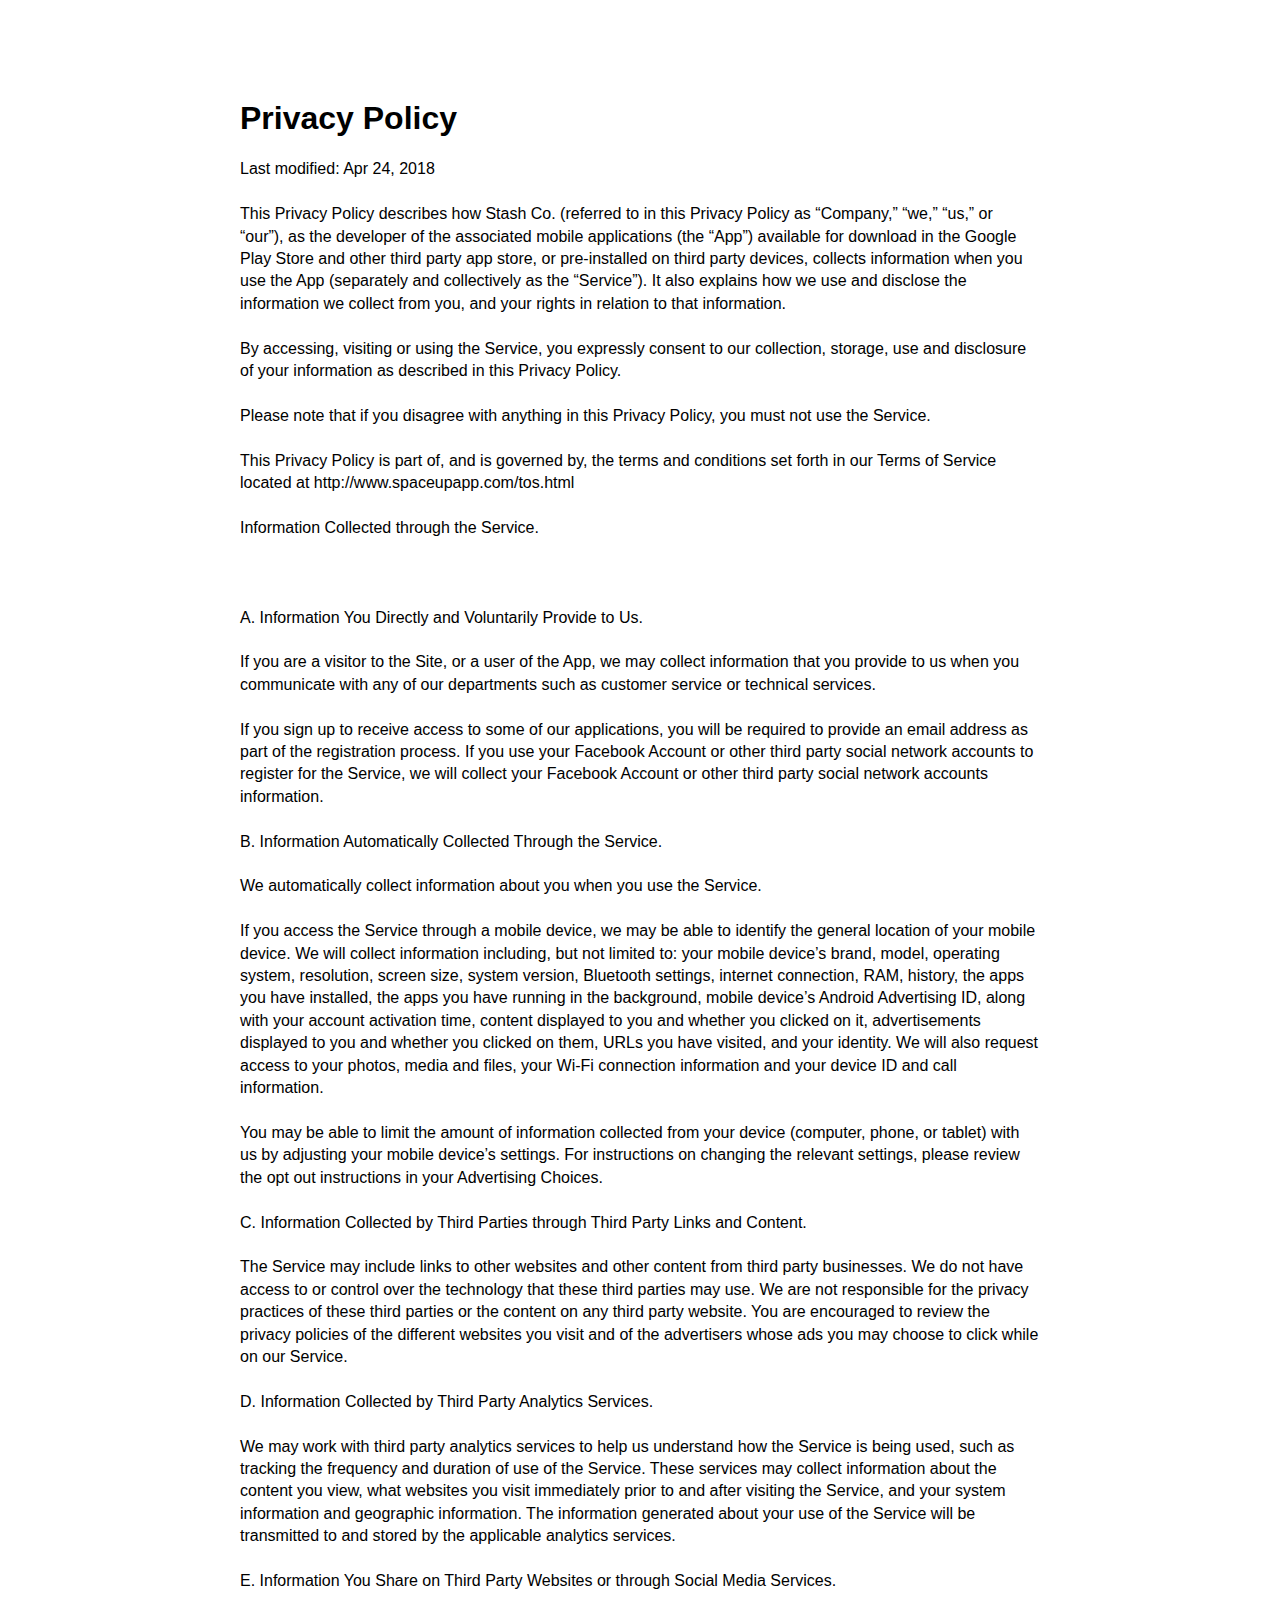
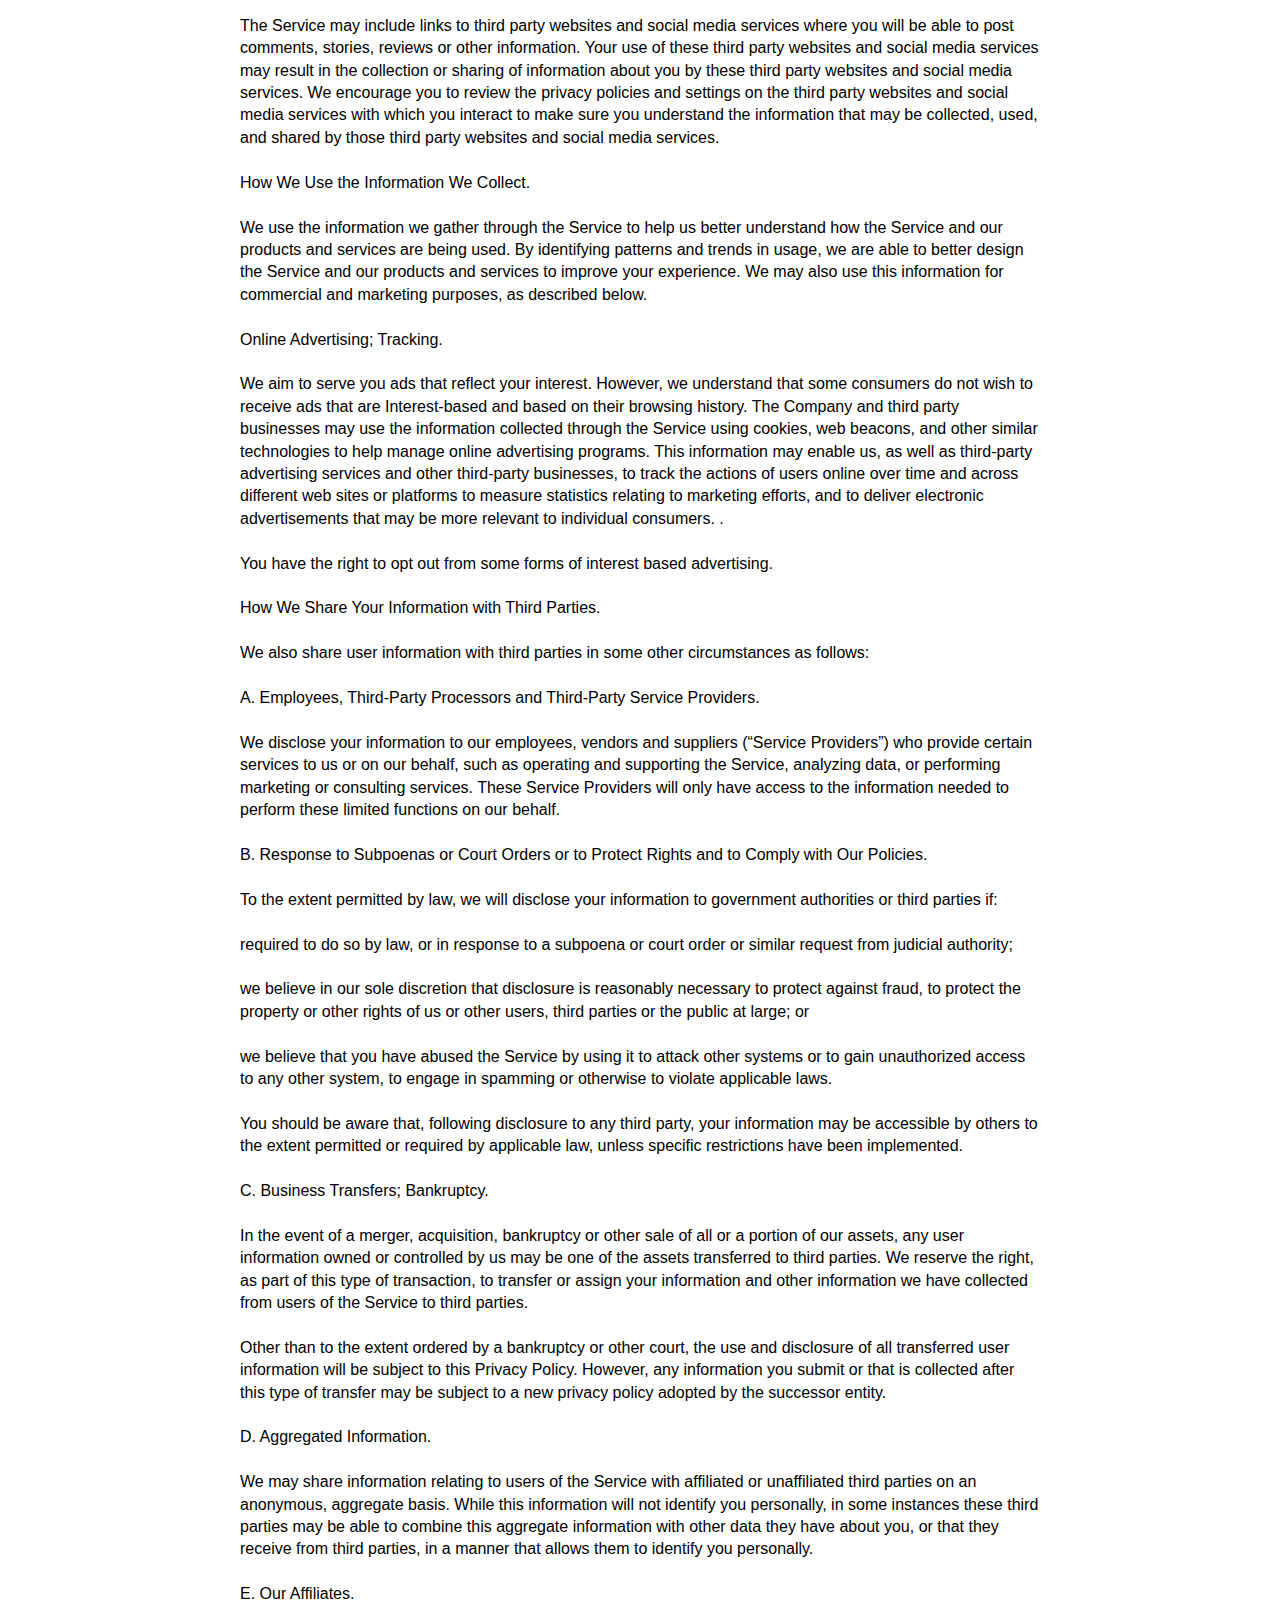
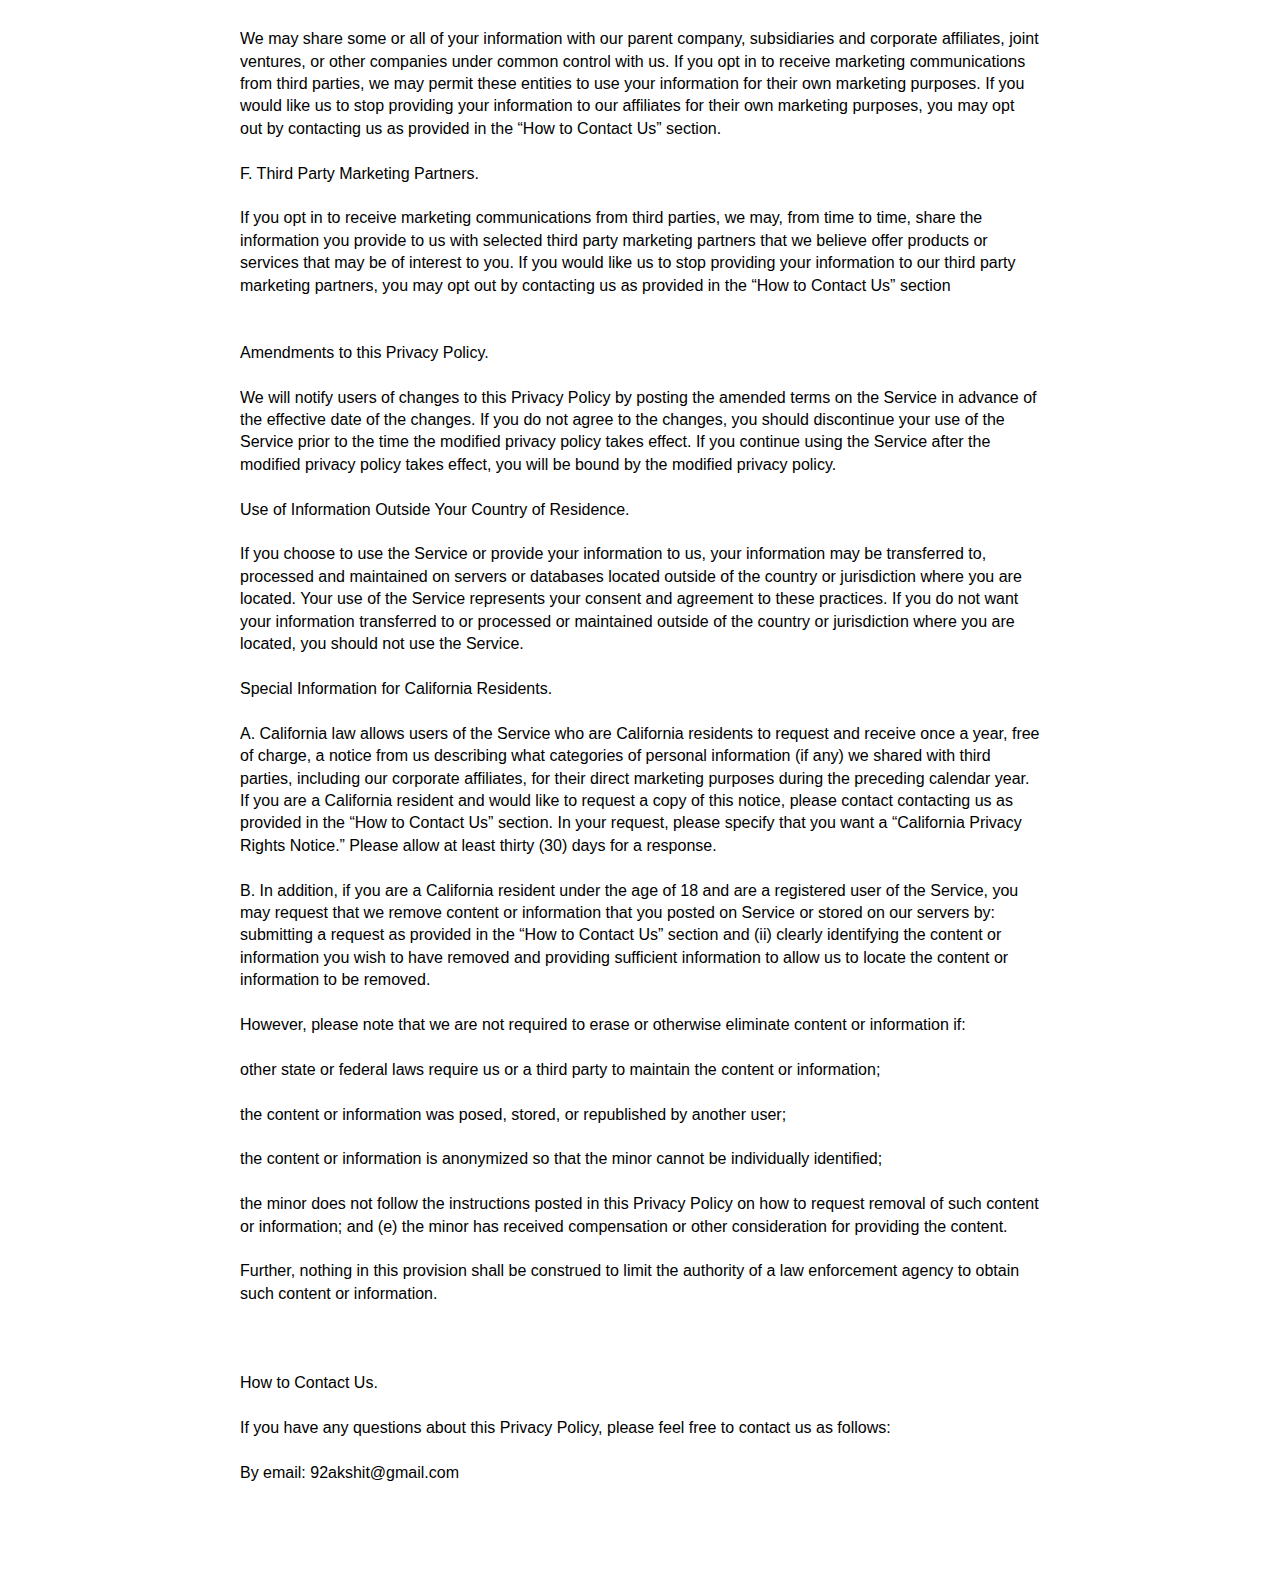
==== privacy.html @ 1c6d34c7 "Create privacy.html" ====
<!DOCTYPE html>
<html>
<head>
	<title>Terms And Conditions</title>
	<style>
		body{
			font-family: sans-serif;
		}
		.container{
			max-width: 800px;
			margin: 100px auto;
		}
		p{
			line-height: 1.4em;
		}
	</style>
</head>
<body>
<div class="container">
 <h1>Privacy Policy</h1>

<p>
Last modified: Apr 24, 2018<br />
<br />
This Privacy Policy describes how Stash Co. (referred to in this Privacy Policy as &ldquo;Company,&rdquo; &ldquo;we,&rdquo; &ldquo;us,&rdquo; or &ldquo;our&rdquo;), as the developer of the associated mobile applications (the &ldquo;App&rdquo;) available for download in the Google Play Store and other third party app store, or pre-installed on third party devices, collects information when you use the App (separately and collectively as the &ldquo;Service&rdquo;). It also explains how we use and disclose the information we collect from you, and your rights in relation to that information.<br />
<br />
By accessing, visiting or using the Service, you expressly consent to our collection, storage, use and disclosure of your information as described in this Privacy Policy.<br />
<br />
Please note that if you disagree with anything in this Privacy Policy, you must not use the Service.<br />
<br />
This Privacy Policy is part of, and is governed by, the terms and conditions set forth in our Terms of Service located at http://www.spaceupapp.com/tos.html<br />
<br />
Information Collected through the Service.<br />
<br />
<br />
<br />
A. Information You Directly and Voluntarily Provide to Us.<br />
<br />
If you are a visitor to the Site, or a user of the App, we may collect information that you provide to us when you communicate with any of our departments such as customer service or technical services.<br />
<br />
If you sign up to receive access to some of our applications, you will be required to provide an email address as part of the registration process. If you use your Facebook Account or other third party social network accounts to register for the Service, we will collect your Facebook Account or other third party social network accounts information.<br />
<br />
B. Information Automatically Collected Through the Service.<br />
<br />
We automatically collect information about you when you use the Service.<br />
<br />
If you access the Service through a mobile device, we may be able to identify the general location of your mobile device. We will collect information including, but not limited to: your mobile device&rsquo;s brand, model, operating system, resolution, screen size, system version, Bluetooth settings, internet connection, RAM, history, the apps you have installed, the apps you have running in the background, mobile device&rsquo;s Android Advertising ID, along with your account activation time, content displayed to you and whether you clicked on it, advertisements displayed to you and whether you clicked on them, URLs you have visited, and your identity. We will also request access to your photos, media and files, your Wi-Fi connection information and your device ID and call information.<br />
<br />
You may be able to limit the amount of information collected from your device (computer, phone, or tablet) with us by adjusting your mobile device&rsquo;s settings. For instructions on changing the relevant settings, please review the opt out instructions in your Advertising Choices.<br />
<br />
C. Information Collected by Third Parties through Third Party Links and Content.<br />
<br />
The Service may include links to other websites and other content from third party businesses. We do not have access to or control over the technology that these third parties may use. We are not responsible for the privacy practices of these third parties or the content on any third party website. You are encouraged to review the privacy policies of the different websites you visit and of the advertisers whose ads you may choose to click while on our Service.<br />
<br />
D. Information Collected by Third Party Analytics Services.<br />
<br />
We may work with third party analytics services to help us understand how the Service is being used, such as tracking the frequency and duration of use of the Service. These services may collect information about the content you view, what websites you visit immediately prior to and after visiting the Service, and your system information and geographic information. The information generated about your use of the Service will be transmitted to and stored by the applicable analytics services.<br />
<br />
E. Information You Share on Third Party Websites or through Social Media Services.<br />
<br />
The Service may include links to third party websites and social media services where you will be able to post comments, stories, reviews or other information. Your use of these third party websites and social media services may result in the collection or sharing of information about you by these third party websites and social media services. We encourage you to review the privacy policies and settings on the third party websites and social media services with which you interact to make sure you understand the information that may be collected, used, and shared by those third party websites and social media services.<br />
<br />
How We Use the Information We Collect.<br />
<br />
We use the information we gather through the Service to help us better understand how the Service and our products and services are being used. By identifying patterns and trends in usage, we are able to better design the Service and our products and services to improve your experience. We may also use this information for commercial and marketing purposes, as described below.<br />
<br />
Online Advertising; Tracking.<br />
<br />
We aim to serve you ads that reflect your interest. However, we understand that some consumers do not wish to receive ads that are Interest-based and based on their browsing history. The Company and third party businesses may use the information collected through the Service using cookies, web beacons, and other similar technologies to help manage online advertising programs. This information may enable us, as well as third-party advertising services and other third-party businesses, to track the actions of users online over time and across different web sites or platforms to measure statistics relating to marketing efforts, and to deliver electronic advertisements that may be more relevant to individual consumers. .<br />
<br />
You have the right to opt out from some forms of interest based advertising.<br />
<br />
How We Share Your Information with Third Parties.<br />
<br />
We also share user information with third parties in some other circumstances as follows:<br />
<br />
A. Employees, Third-Party Processors and Third-Party Service Providers.<br />
<br />
We disclose your information to our employees, vendors and suppliers (&ldquo;Service Providers&rdquo;) who provide certain services to us or on our behalf, such as operating and supporting the Service, analyzing data, or performing marketing or consulting services. These Service Providers will only have access to the information needed to perform these limited functions on our behalf.<br />
<br />
B. Response to Subpoenas or Court Orders or to Protect Rights and to Comply with Our Policies.<br />
<br />
To the extent permitted by law, we will disclose your information to government authorities or third parties if:<br />
<br />
required to do so by law, or in response to a subpoena or court order or similar request from judicial authority;<br />
<br />
we believe in our sole discretion that disclosure is reasonably necessary to protect against fraud, to protect the property or other rights of us or other users, third parties or the public at large; or<br />
<br />
we believe that you have abused the Service by using it to attack other systems or to gain unauthorized access to any other system, to engage in spamming or otherwise to violate applicable laws.<br />
<br />
You should be aware that, following disclosure to any third party, your information may be accessible by others to the extent permitted or required by applicable law, unless specific restrictions have been implemented.<br />
<br />
C. Business Transfers; Bankruptcy.<br />
<br />
In the event of a merger, acquisition, bankruptcy or other sale of all or a portion of our assets, any user information owned or controlled by us may be one of the assets transferred to third parties. We reserve the right, as part of this type of transaction, to transfer or assign your information and other information we have collected from users of the Service to third parties.<br />
<br />
Other than to the extent ordered by a bankruptcy or other court, the use and disclosure of all transferred user information will be subject to this Privacy Policy. However, any information you submit or that is collected after this type of transfer may be subject to a new privacy policy adopted by the successor entity.<br />
<br />
D. Aggregated Information.<br />
<br />
We may share information relating to users of the Service with affiliated or unaffiliated third parties on an anonymous, aggregate basis. While this information will not identify you personally, in some instances these third parties may be able to combine this aggregate information with other data they have about you, or that they receive from third parties, in a manner that allows them to identify you personally.<br />
<br />
E. Our Affiliates.<br />
<br />
We may share some or all of your information with our parent company, subsidiaries and corporate affiliates, joint ventures, or other companies under common control with us. If you opt in to receive marketing communications from third parties, we may permit these entities to use your information for their own marketing purposes. If you would like us to stop providing your information to our affiliates for their own marketing purposes, you may opt out by contacting us as provided in the &ldquo;How to Contact Us&rdquo; section.<br />
<br />
F. Third Party Marketing Partners.<br />
<br />
If you opt in to receive marketing communications from third parties, we may, from time to time, share the information you provide to us with selected third party marketing partners that we believe offer products or services that may be of interest to you. If you would like us to stop providing your information to our third party marketing partners, you may opt out by contacting us as provided in the &ldquo;How to Contact Us&rdquo; section<br />
<br />
<br />
Amendments to this Privacy Policy.<br />
<br />
We will notify users of changes to this Privacy Policy by posting the amended terms on the Service in advance of the effective date of the changes. If you do not agree to the changes, you should discontinue your use of the Service prior to the time the modified privacy policy takes effect. If you continue using the Service after the modified privacy policy takes effect, you will be bound by the modified privacy policy.<br />
<br />
Use of Information Outside Your Country of Residence.<br />
<br />
If you choose to use the Service or provide your information to us, your information may be transferred to, processed and maintained on servers or databases located outside of the country or jurisdiction where you are located. Your use of the Service represents your consent and agreement to these practices. If you do not want your information transferred to or processed or maintained outside of the country or jurisdiction where you are located, you should not use the Service.<br />
<br />
Special Information for California Residents.<br />
<br />
A. California law allows users of the Service who are California residents to request and receive once a year, free of charge, a notice from us describing what categories of personal information (if any) we shared with third parties, including our corporate affiliates, for their direct marketing purposes during the preceding calendar year. If you are a California resident and would like to request a copy of this notice, please contact contacting us as provided in the &ldquo;How to Contact Us&rdquo; section. In your request, please specify that you want a &ldquo;California Privacy Rights Notice.&rdquo; Please allow at least thirty (30) days for a response.<br />
<br />
B. In addition, if you are a California resident under the age of 18 and are a registered user of the Service, you may request that we remove content or information that you posted on Service or stored on our servers by: submitting a request as provided in the &ldquo;How to Contact Us&rdquo; section and (ii) clearly identifying the content or information you wish to have removed and providing sufficient information to allow us to locate the content or information to be removed.<br />
<br />
However, please note that we are not required to erase or otherwise eliminate content or information if:<br />
<br />
other state or federal laws require us or a third party to maintain the content or information;<br />
<br />
the content or information was posed, stored, or republished by another user;<br />
<br />
the content or information is anonymized so that the minor cannot be individually identified;<br />
<br />
the minor does not follow the instructions posted in this Privacy Policy on how to request removal of such content or information; and (e) the minor has received compensation or other consideration for providing the content.<br />
<br />
Further, nothing in this provision shall be construed to limit the authority of a law enforcement agency to obtain such content or information.<br />
<br />
<br />
<br />
How to Contact Us.<br />
<br />
If you have any questions about this Privacy Policy, please feel free to contact us as follows:<br />
<br />
By email: 92akshit@gmail.com

</p>
</div>
</body>
</html>
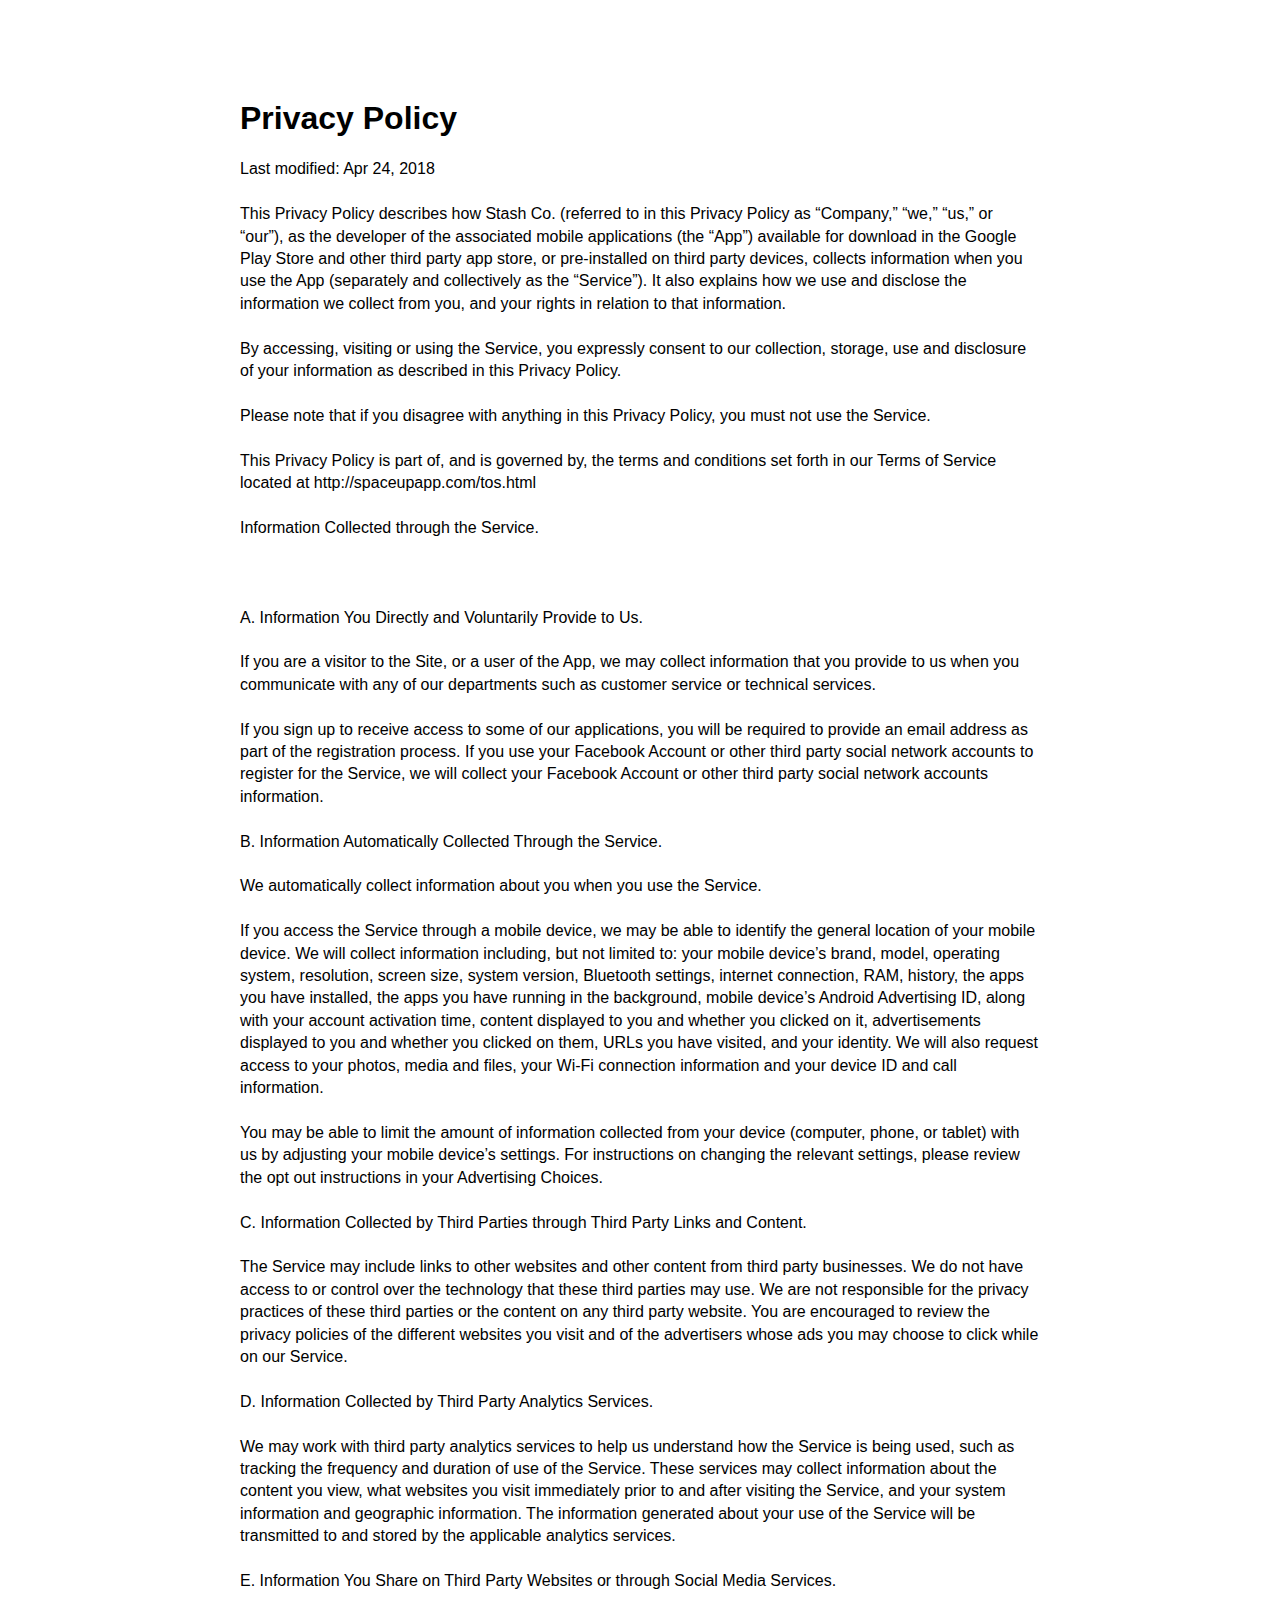
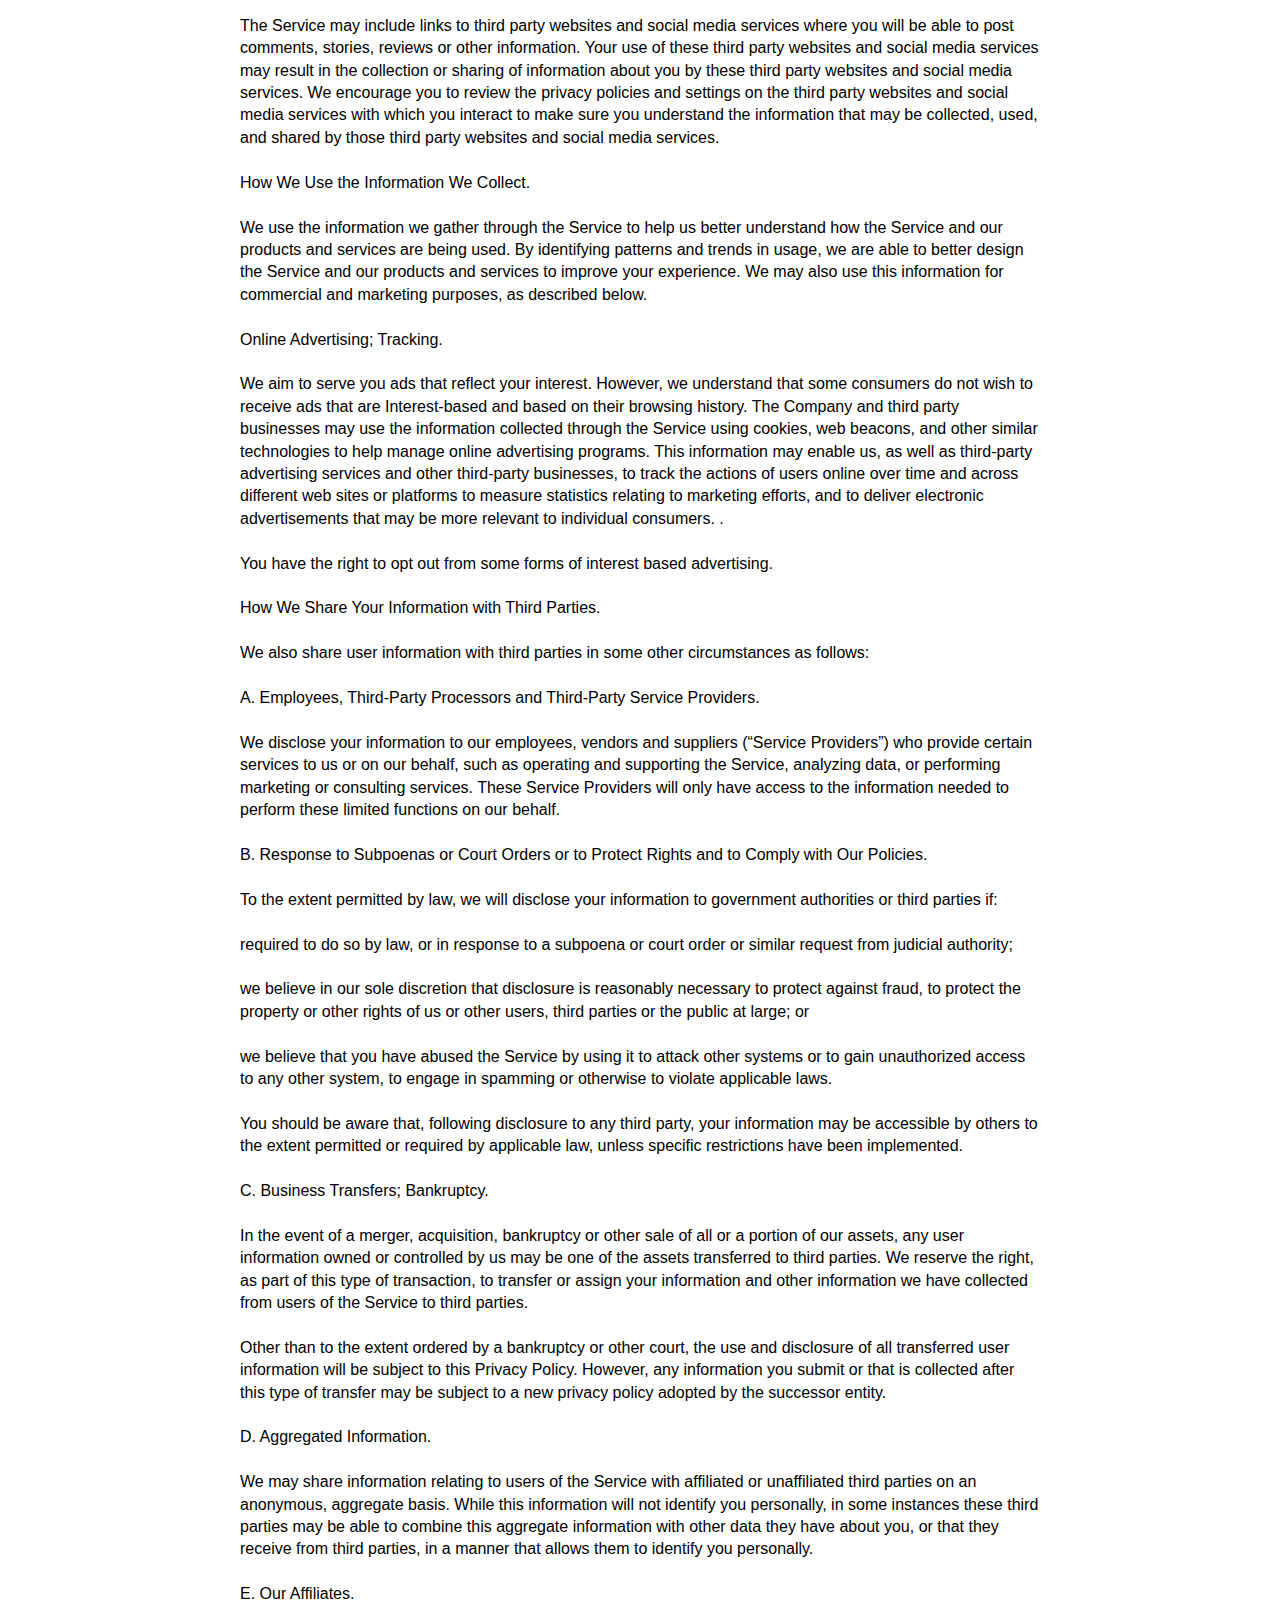
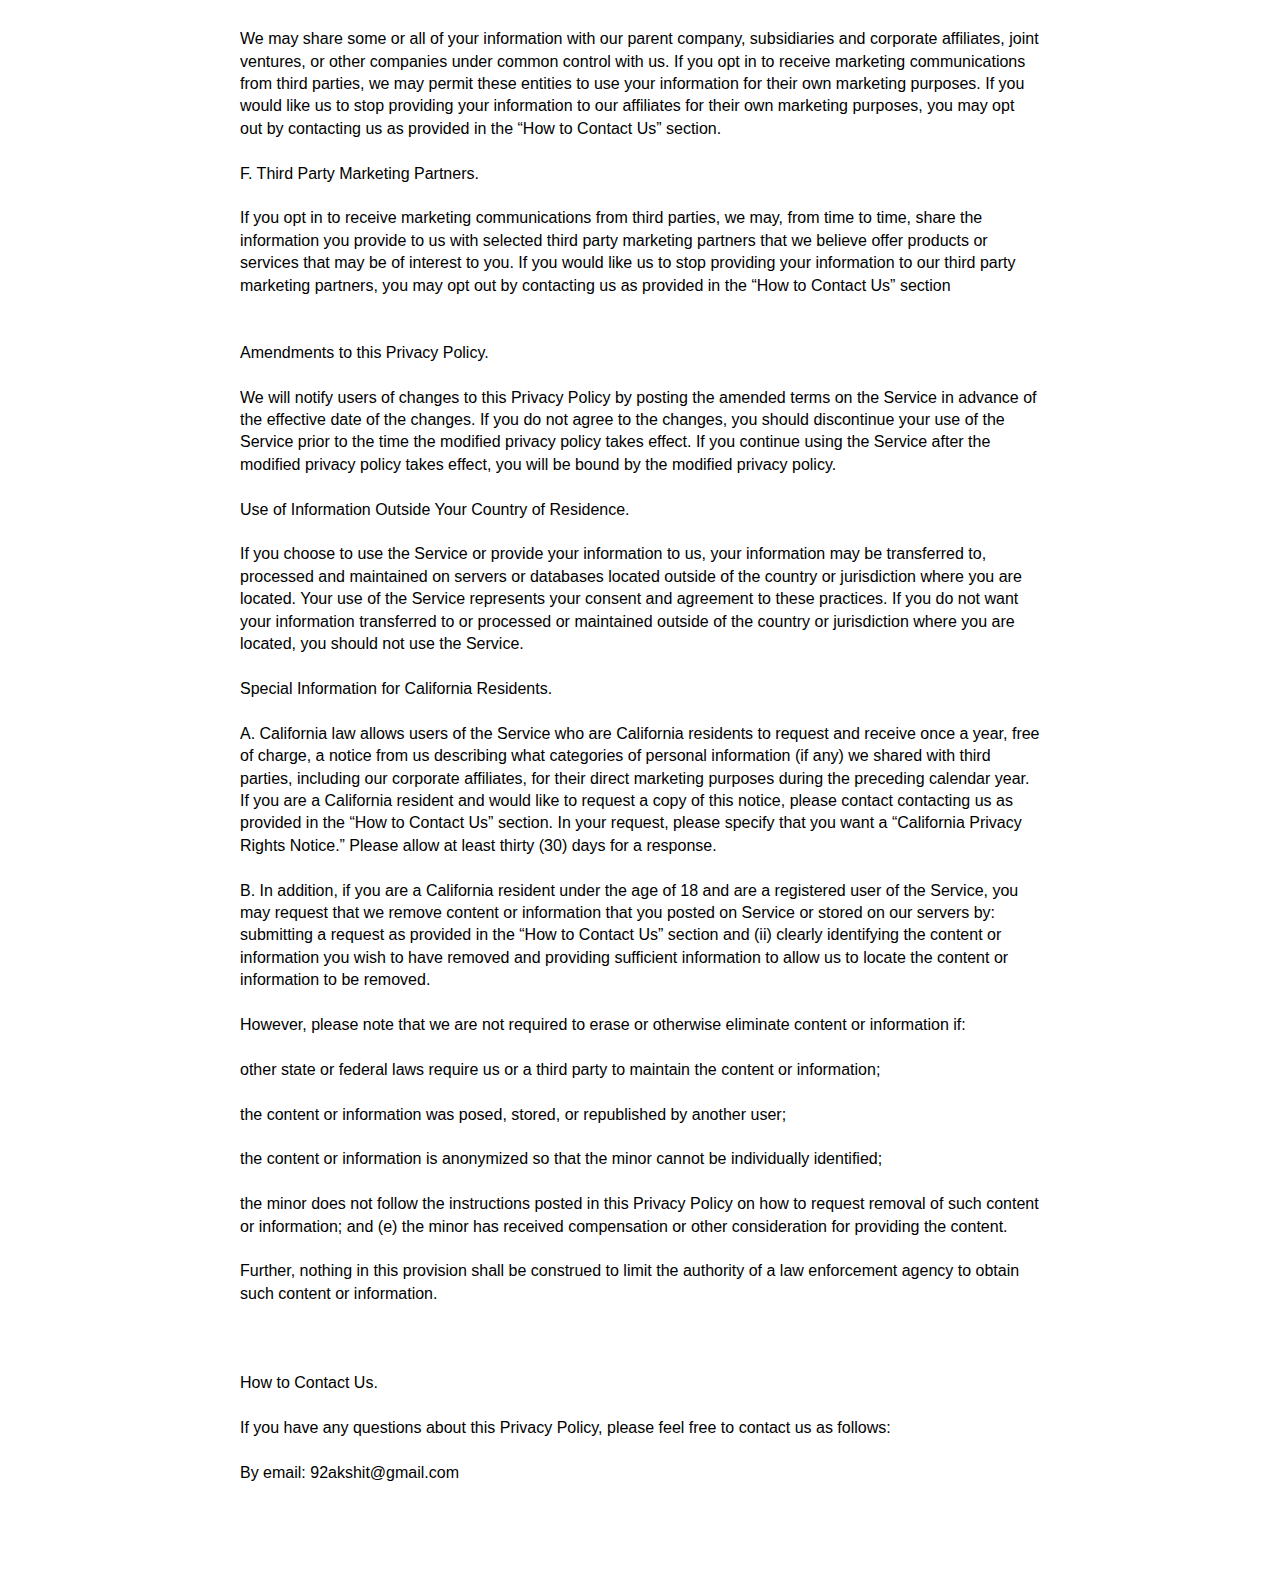
==== commit 797edc51: "Update privacy.html" ====
--- a/privacy.html
+++ b/privacy.html
@@ -1,7 +1,7 @@
 <!DOCTYPE html>
 <html>
 <head>
-	<title>Terms And Conditions</title>
+	<title>Privacy Policy</title>
 	<style>
 		body{
 			font-family: sans-serif;
@@ -28,7 +28,7 @@
 <br />
 Please note that if you disagree with anything in this Privacy Policy, you must not use the Service.<br />
 <br />
-This Privacy Policy is part of, and is governed by, the terms and conditions set forth in our Terms of Service located at http://www.spaceupapp.com/tos.html<br />
+This Privacy Policy is part of, and is governed by, the terms and conditions set forth in our Terms of Service located at http://spaceupapp.com/tos.html<br />
 <br />
 Information Collected through the Service.<br />
 <br />
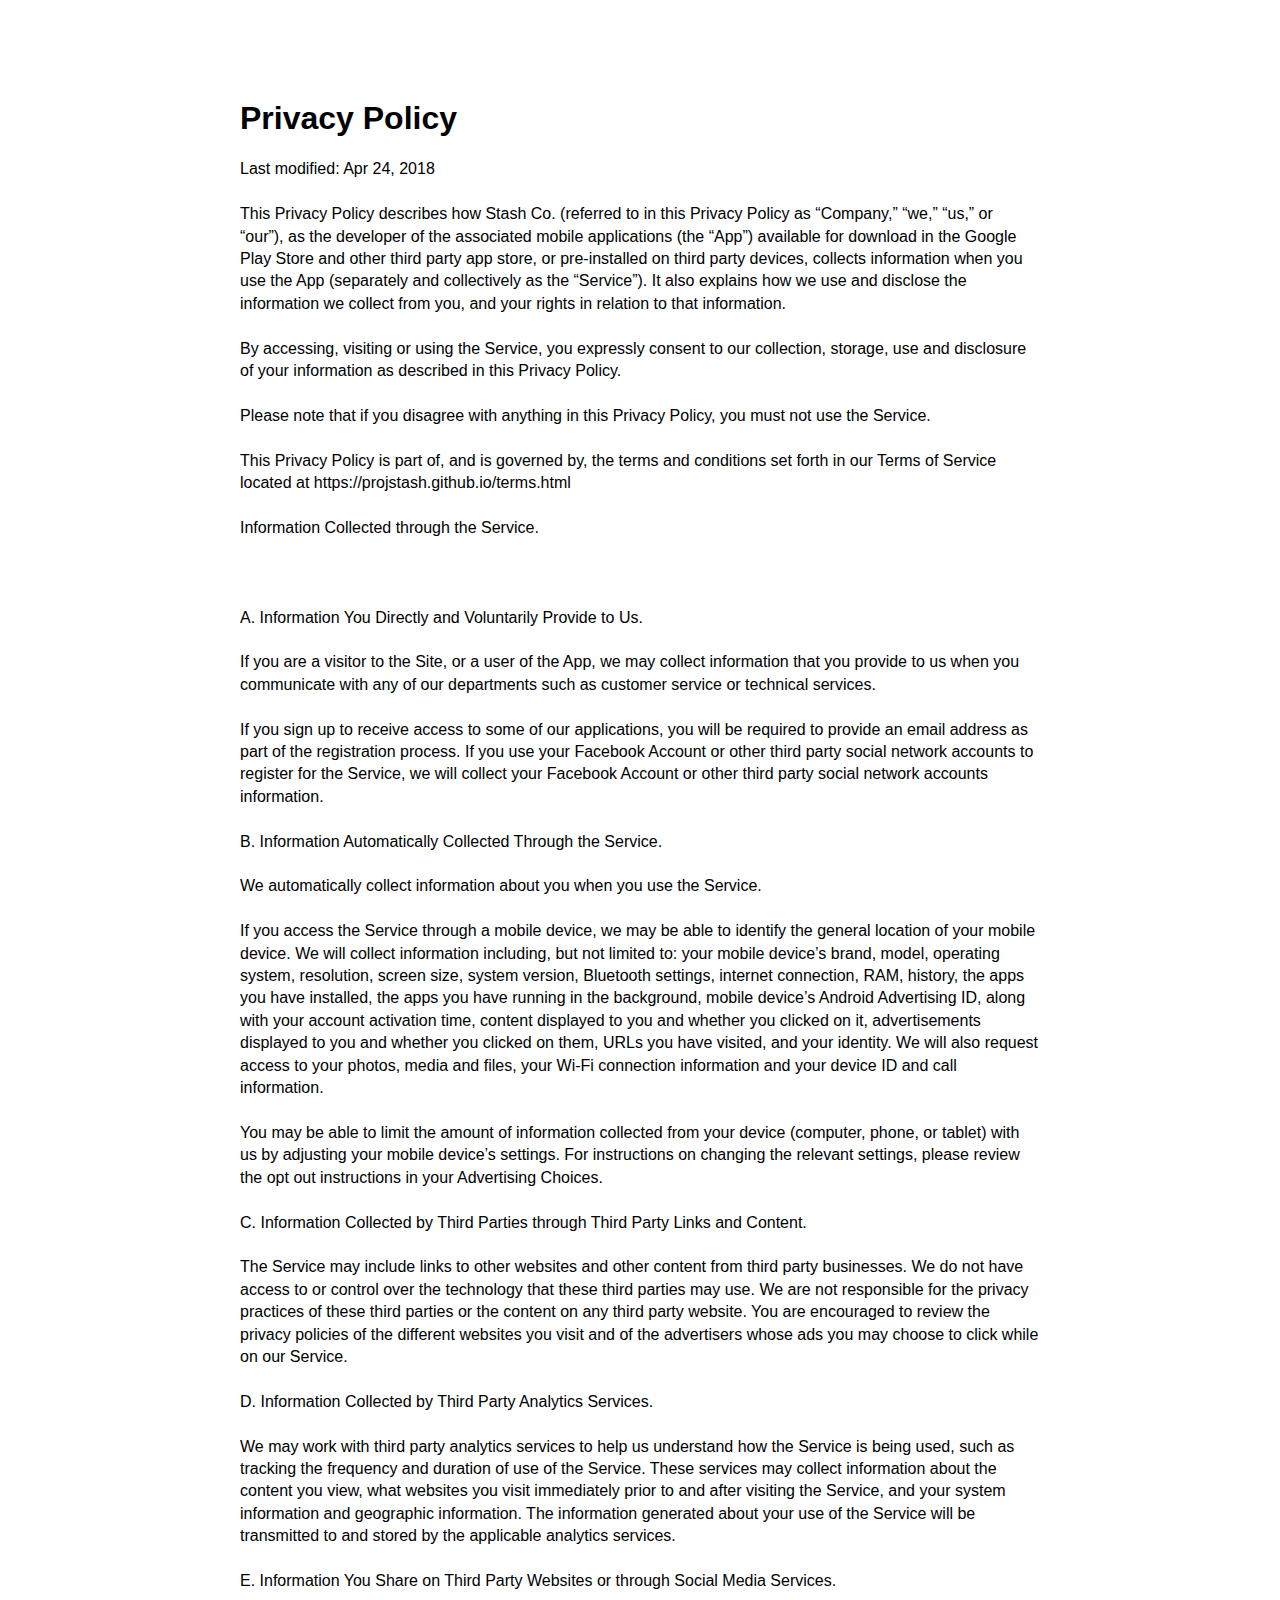
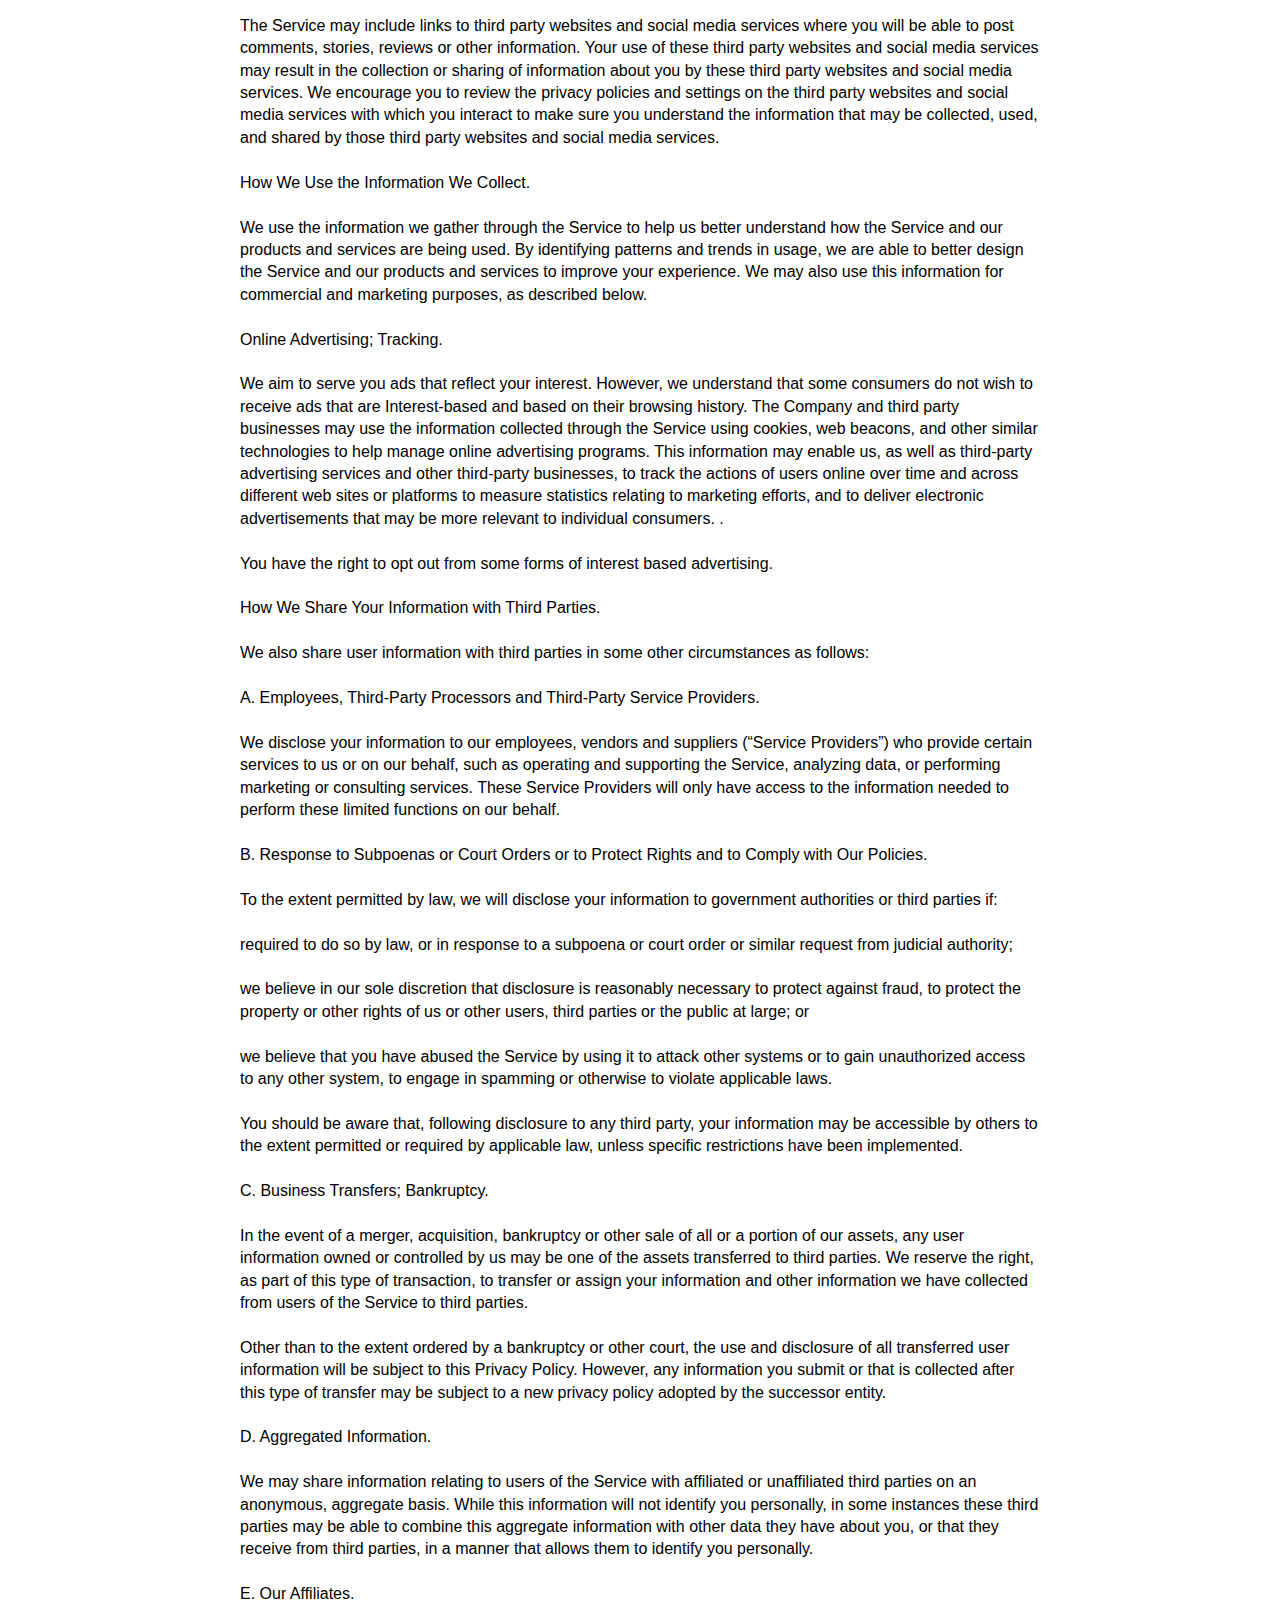
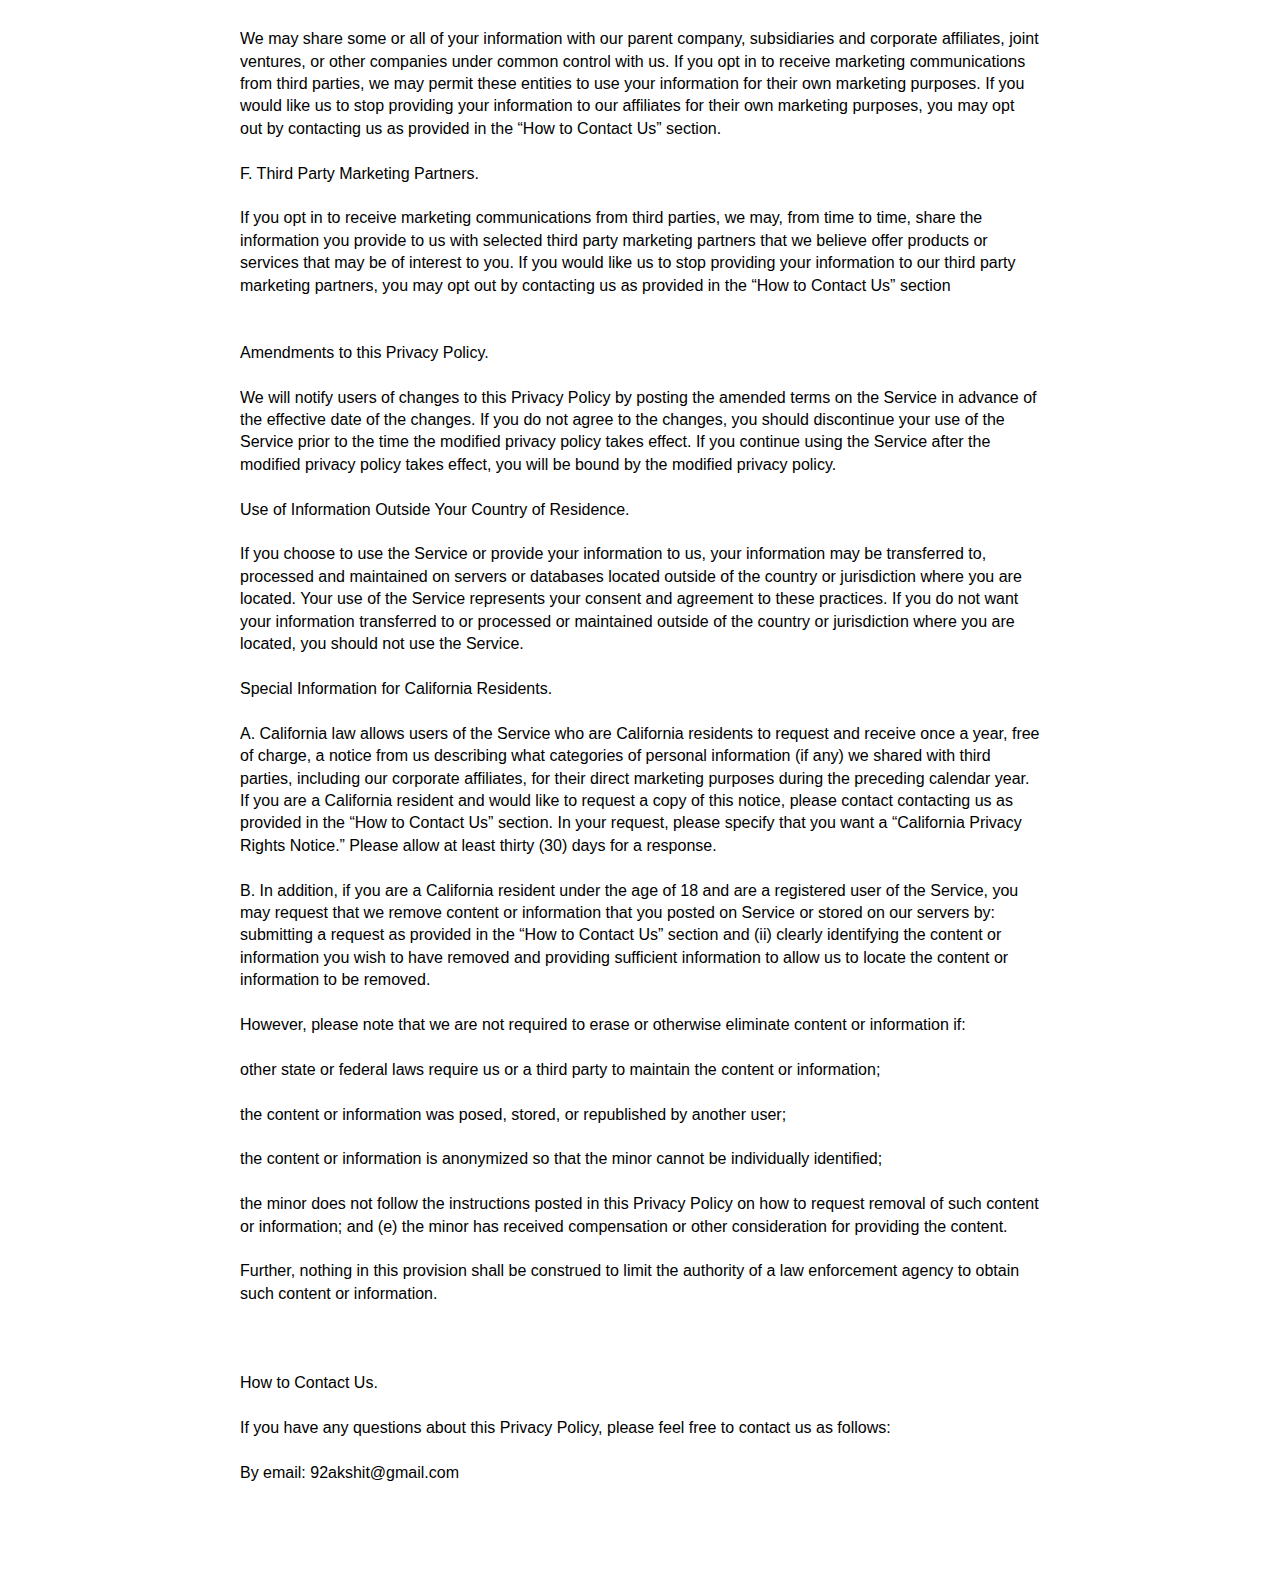
==== commit 9b1abb32: "Update privacy.html" ====
--- a/privacy.html
+++ b/privacy.html
@@ -28,7 +28,7 @@
 <br />
 Please note that if you disagree with anything in this Privacy Policy, you must not use the Service.<br />
 <br />
-This Privacy Policy is part of, and is governed by, the terms and conditions set forth in our Terms of Service located at http://spaceupapp.com/tos.html<br />
+This Privacy Policy is part of, and is governed by, the terms and conditions set forth in our Terms of Service located at https://projstash.github.io/terms.html<br />
 <br />
 Information Collected through the Service.<br />
 <br />
